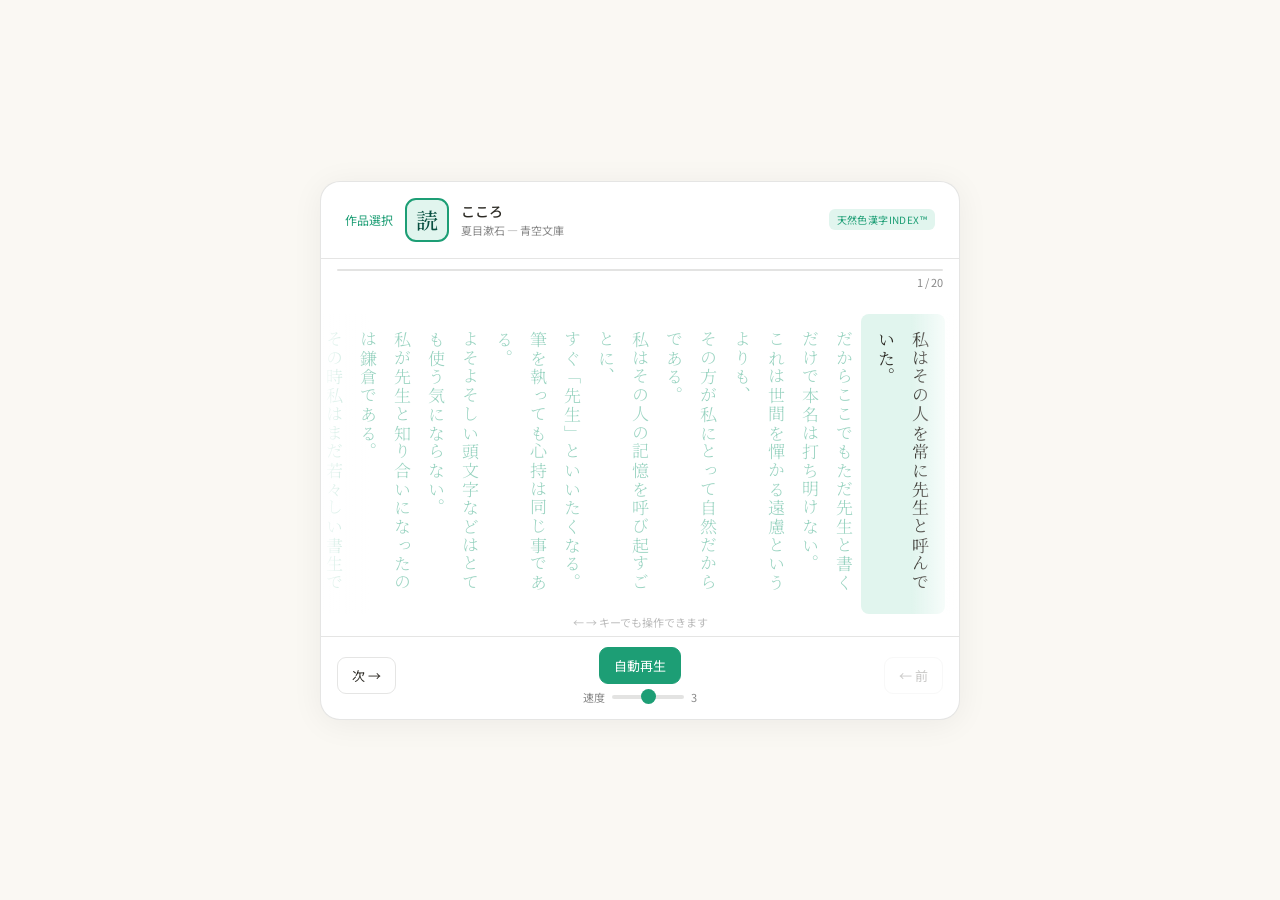
==== reader.html @ ae659292 "first commit" ====
<!DOCTYPE html>
<html lang="ja">
<head>
  <meta charset="UTF-8">
  <meta name="viewport" content="width=device-width, initial-scale=1.0">
  <title>フォーカスリーダー</title>
  <link rel="preconnect" href="https://fonts.googleapis.com">
  <link href="https://fonts.googleapis.com/css2?family=Noto+Serif+JP:wght@300;400;500&family=Noto+Sans+JP:wght@300;400;500&display=swap" rel="stylesheet">
  <link rel="stylesheet" href="css/style.css">
</head>
<body>

<div id="app">
  <div id="header">
    <button id="btn-back">作品選択</button>
    <div id="kanji-badge">読</div>
    <div id="header-info">
      <div id="header-title">—</div>
      <div id="header-sub">—</div>
    </div>
    <div id="brand">天然色漢字INDEX™</div>
  </div>

  <div id="progress-wrap"><div id="progress-bar"></div></div>
  <div id="progress-label">1 / 0</div>
  <div id="chunk-info"></div>

  <div id="reader-area">
    <div id="stage">
      <div id="fade-l"></div>
      <div id="fade-r"></div>
      <div id="track"></div>
    </div>
    <div id="complete-banner">
      <div id="complete-kanji">完</div>
      <div id="complete-msg">読了しました</div>
      <div id="complete-sub">お疲れさまでした</div>
      <button id="reset-btn">最初から読む</button>
      <button id="back-btn">作品選択に戻る</button>
    </div>
  </div>

  <div id="hint">← → キーでも操作できます</div>

  <div id="controls">
    <button class="ctrl-btn" id="btn-next">次 →</button>
    <div id="speed-wrap">
      <button class="ctrl-btn primary" id="btn-auto">自動再生</button>
      <div id="speed-row">
        <label>速度</label>
        <input type="range" min="1" max="5" value="3" step="1" id="speed-slider">
        <label id="speed-val">3</label>
      </div>
    </div>
    <button class="ctrl-btn" id="btn-prev" disabled>← 前</button>
  </div>
</div>

<script src="data/kokoro.js"></script>
<script src="data/botchan.js"></script>
<script src="data/takekurabe.js"></script>
<script src="js/reader.js"></script>
</body>
</html>
---- css/style.css ----
/* ===== 天然色漢字フォーカスリーダー v3 — 共通スタイル ===== */

*, *::before, *::after { box-sizing: border-box; margin: 0; padding: 0; }

:root {
  --ac: #1d9e75;
  --ac-bg: #e1f5ee;
  --ac-text: #085041;
  --tx: #2c2a24;
  --su: #fff;
  --bd: rgba(44,42,36,0.12);
  --mu: rgba(44,42,36,0.13);
  --shadow: 0 4px 32px rgba(0,0,0,0.06);
}

@media (prefers-color-scheme: dark) {
  :root {
    --ac: #5dcaa5;
    --ac-bg: #04342c;
    --ac-text: #9fe1cb;
    --tx: #e8e4d8;
    --su: #1e1d1a;
    --bd: rgba(232,228,216,0.1);
    --mu: rgba(232,228,216,0.12);
    --shadow: 0 4px 32px rgba(0,0,0,0.3);
  }
}

html, body {
  min-height: 100%;
  background: #faf8f3;
  color: var(--tx);
  font-family: 'Noto Serif JP', serif;
}

@media (prefers-color-scheme: dark) {
  html, body { background: #141412; }
}

/* ===== トップページ ===== */

body:has(#top-app) {
  display: flex;
  align-items: flex-start;
  justify-content: center;
  padding: 2rem 1.5rem;
}

#top-app { width: 100%; max-width: 680px; }

#top-header {
  display: flex;
  align-items: center;
  gap: 14px;
  margin-bottom: 1.5rem;
}

#logo-kanji {
  width: 52px;
  height: 52px;
  border-radius: 14px;
  background: var(--ac-bg);
  border: 2px solid var(--ac);
  display: flex;
  align-items: center;
  justify-content: center;
  font-size: 26px;
  color: var(--ac-text);
  font-family: 'Noto Serif JP', serif;
  font-weight: 500;
  flex-shrink: 0;
}

#logo-title {
  font-size: 17px;
  font-weight: 500;
  color: var(--tx);
  font-family: 'Noto Sans JP', sans-serif;
}

#logo-sub {
  font-size: 12px;
  color: var(--ac);
  font-family: 'Noto Sans JP', sans-serif;
  margin-top: 2px;
}

/* モード切替タブ */
#mode-tabs {
  display: flex;
  gap: 4px;
  margin-bottom: 1.25rem;
  border-bottom: 1px solid var(--bd);
  padding-bottom: 0;
}

.mode-tab {
  padding: 8px 18px;
  font-size: 13px;
  font-family: 'Noto Sans JP', sans-serif;
  color: #888;
  background: none;
  border: none;
  border-bottom: 2px solid transparent;
  cursor: pointer;
  transition: all 0.15s;
  margin-bottom: -1px;
}

.mode-tab:hover { color: var(--tx); }

.mode-tab.active {
  color: var(--ac);
  border-bottom-color: var(--ac);
  font-weight: 500;
}

/* 作品グリッド */
#book-grid {
  display: grid;
  grid-template-columns: repeat(auto-fill, minmax(200px, 1fr));
  gap: 14px;
  margin-bottom: 1.5rem;
}

.book-card {
  background: var(--su);
  border: 1px solid var(--bd);
  border-radius: 16px;
  padding: 1.25rem;
  cursor: pointer;
  transition: all 0.2s ease;
  display: flex;
  flex-direction: column;
  gap: 10px;
  box-shadow: var(--shadow);
}

.book-card:hover {
  border-color: var(--ac);
  transform: translateY(-2px);
}

.book-kanji {
  width: 44px;
  height: 44px;
  border-radius: 10px;
  background: var(--ac-bg);
  border: 1.5px solid var(--ac);
  display: flex;
  align-items: center;
  justify-content: center;
  font-size: 22px;
  color: var(--ac-text);
  font-family: 'Noto Serif JP', serif;
}

.book-title {
  font-size: 15px;
  font-weight: 500;
  color: var(--tx);
  font-family: 'Noto Sans JP', sans-serif;
}

.book-author {
  font-size: 12px;
  color: var(--ac);
  font-family: 'Noto Sans JP', sans-serif;
}

.book-desc {
  font-size: 12px;
  color: #888;
  font-family: 'Noto Sans JP', sans-serif;
  line-height: 1.6;
}

.book-lines {
  font-size: 11px;
  color: #aaa;
  font-family: 'Noto Sans JP', sans-serif;
  text-align: right;
}

/* テキスト入力エリア */
#tab-custom { padding-bottom: 1.5rem; }

.section-label {
  display: block;
  font-size: 12px;
  color: #888;
  font-family: 'Noto Sans JP', sans-serif;
  margin-bottom: 8px;
}

textarea {
  width: 100%;
  height: 160px;
  padding: 12px;
  border: 1px solid var(--bd);
  border-radius: 12px;
  background: var(--su);
  color: var(--tx);
  font-size: 14px;
  font-family: 'Noto Serif JP', serif;
  line-height: 1.8;
  resize: vertical;
  margin-bottom: 16px;
  transition: border-color 0.15s;
}

textarea:focus { outline: none; border-color: var(--ac); }

.split-row {
  display: flex;
  gap: 8px;
  flex-wrap: wrap;
  margin-bottom: 16px;
}

.split-btn {
  padding: 7px 14px;
  border-radius: 8px;
  border: 1px solid var(--bd);
  background: var(--su);
  color: var(--tx);
  font-size: 13px;
  font-family: 'Noto Sans JP', sans-serif;
  cursor: pointer;
  transition: all 0.15s;
}

.split-btn:hover { background: var(--ac-bg); border-color: var(--ac); color: var(--ac-text); }

.split-btn.active {
  background: var(--ac-bg);
  border-color: var(--ac);
  color: var(--ac-text);
  font-weight: 500;
}

#start-custom-btn {
  width: 100%;
  padding: 12px;
  border-radius: 10px;
  border: none;
  background: var(--ac);
  color: #fff;
  font-size: 15px;
  font-family: 'Noto Sans JP', sans-serif;
  cursor: pointer;
  transition: opacity 0.15s;
}

#start-custom-btn:hover { opacity: 0.88; }
#start-custom-btn:disabled { opacity: 0.35; cursor: default; }

#top-footer {
  font-size: 11px;
  color: #aaa;
  font-family: 'Noto Sans JP', sans-serif;
  text-align: center;
  padding-top: 1rem;
  border-top: 1px solid var(--bd);
}

/* ===== 読書ページ ===== */

body:has(#app) {
  display: flex;
  align-items: center;
  justify-content: center;
  min-height: 100vh;
  padding: 1.5rem;
}

#app {
  width: 100%;
  max-width: 640px;
  background: var(--su);
  border-radius: 20px;
  border: 1px solid var(--bd);
  overflow: hidden;
  box-shadow: var(--shadow);
}

#header {
  padding: 1rem 1.5rem;
  border-bottom: 1px solid var(--bd);
  display: flex;
  align-items: center;
  gap: 12px;
}

#btn-back {
  font-size: 12px;
  color: var(--ac);
  font-family: 'Noto Sans JP', sans-serif;
  background: none;
  border: none;
  cursor: pointer;
  padding: 4px 0;
  white-space: nowrap;
  flex-shrink: 0;
}

#btn-back:hover { text-decoration: underline; }

#kanji-badge {
  width: 44px;
  height: 44px;
  border-radius: 11px;
  background: var(--ac-bg);
  border: 2px solid var(--ac);
  display: flex;
  align-items: center;
  justify-content: center;
  font-size: 22px;
  color: var(--ac-text);
  font-family: 'Noto Serif JP', serif;
  font-weight: 500;
  flex-shrink: 0;
  transition: all 0.4s ease;
}

#header-info { flex: 1; min-width: 0; }

#header-title {
  font-size: 14px;
  font-weight: 500;
  color: var(--tx);
  font-family: 'Noto Sans JP', sans-serif;
  white-space: nowrap;
  overflow: hidden;
  text-overflow: ellipsis;
}

#header-sub {
  font-size: 11px;
  color: #888;
  font-family: 'Noto Sans JP', sans-serif;
  margin-top: 1px;
}

#brand {
  font-size: 10px;
  font-family: 'Noto Sans JP', sans-serif;
  color: var(--ac);
  letter-spacing: 0.04em;
  background: var(--ac-bg);
  padding: 3px 8px;
  border-radius: 6px;
  white-space: nowrap;
  flex-shrink: 0;
}

#progress-wrap {
  height: 2px;
  background: var(--mu);
  margin: 10px 16px 0;
  border-radius: 2px;
  overflow: hidden;
}

#progress-bar {
  height: 100%;
  background: var(--ac);
  border-radius: 2px;
  transition: width 0.35s ease;
  width: 0%;
}

#progress-label {
  font-size: 11px;
  color: #888;
  font-family: 'Noto Sans JP', sans-serif;
  text-align: right;
  padding: 3px 16px 0;
}

#chunk-info {
  font-size: 11px;
  color: var(--ac);
  font-family: 'Noto Sans JP', sans-serif;
  text-align: center;
  padding: 4px 16px 6px;
  min-height: 24px;
}

#reader-area { position: relative; }

#stage {
  height: 300px;
  overflow: hidden;
  position: relative;
  padding: 0 24px;
}

#track {
  display: flex;
  flex-direction: row;
  height: 100%;
  transition: transform 0.45s cubic-bezier(0.4, 0, 0.2, 1);
  will-change: transform;
}

.col {
  display: flex;
  flex-direction: column;
  justify-content: flex-start;
  writing-mode: vertical-rl;
  text-orientation: mixed;
  height: 100%;
  padding: 16px 0;
  flex-shrink: 0;
  transition: all 0.4s;
  cursor: pointer;
  border-radius: 8px;
}

.col .ct {
  font-family: 'Noto Serif JP', serif;
  letter-spacing: 0.1em;
  line-height: 2;
  font-size: 17px;
  transition: opacity 0.4s, color 0.4s;
}

.col.future .ct  { color: var(--ac); opacity: 0.45; font-weight: 300; }
.col.active .ct  { color: var(--tx); opacity: 1; font-weight: 400; }
.col.active      { background: var(--ac-bg); padding: 16px 8px; }
.col.near .ct    { color: var(--tx); opacity: 0.5; font-weight: 300; }
.col.far .ct     { color: var(--tx); opacity: 0.15; font-weight: 300; }

#fade-l, #fade-r {
  position: absolute;
  top: 0;
  width: 48px;
  height: 100%;
  pointer-events: none;
  z-index: 2;
}

#fade-l { left: 0; background: linear-gradient(to right, var(--su), transparent); }
#fade-r { right: 0; background: linear-gradient(to left, var(--su), transparent); }

#complete-banner {
  display: none;
  flex-direction: column;
  align-items: center;
  justify-content: center;
  gap: 12px;
  padding: 2.5rem 2rem;
  text-align: center;
  height: 300px;
}

#complete-kanji {
  width: 68px;
  height: 68px;
  border-radius: 16px;
  background: var(--ac-bg);
  border: 2px solid var(--ac);
  display: flex;
  align-items: center;
  justify-content: center;
  font-size: 34px;
  color: var(--ac-text);
  font-family: 'Noto Serif JP', serif;
}

#complete-msg {
  font-size: 18px;
  font-weight: 500;
  color: var(--tx);
  font-family: 'Noto Sans JP', sans-serif;
}

#complete-sub {
  font-size: 13px;
  color: #888;
  font-family: 'Noto Sans JP', sans-serif;
}

#reset-btn, #back-btn {
  padding: 10px 24px;
  border-radius: 10px;
  font-size: 14px;
  font-family: 'Noto Sans JP', sans-serif;
  cursor: pointer;
  transition: background 0.15s;
}

#reset-btn { border: 1px solid var(--ac); background: transparent; color: var(--ac); }
#reset-btn:hover { background: var(--ac-bg); }
#back-btn { border: 1px solid var(--bd); background: transparent; color: #888; }
#back-btn:hover { background: var(--ac-bg); color: var(--ac); }

#hint {
  font-size: 11px;
  color: #bbb;
  font-family: 'Noto Sans JP', sans-serif;
  text-align: center;
  padding: 0 16px 6px;
}

#controls {
  display: flex;
  align-items: center;
  justify-content: space-between;
  padding: 10px 16px 14px;
  border-top: 1px solid var(--bd);
  gap: 10px;
}

.ctrl-btn {
  display: flex;
  align-items: center;
  gap: 5px;
  padding: 8px 14px;
  border-radius: 9px;
  border: 0.5px solid var(--bd);
  background: transparent;
  color: var(--tx);
  font-size: 13px;
  font-family: 'Noto Sans JP', sans-serif;
  cursor: pointer;
  transition: background 0.15s;
}

.ctrl-btn:hover { background: var(--ac-bg); }
.ctrl-btn:disabled { opacity: 0.25; cursor: default; }
.ctrl-btn:disabled:hover { background: transparent; }
.ctrl-btn.primary { background: var(--ac); border-color: var(--ac); color: #fff; }
.ctrl-btn.primary:hover { opacity: 0.88; }

#speed-wrap { display: flex; flex-direction: column; align-items: center; gap: 5px; }
#speed-row { display: flex; align-items: center; gap: 7px; }
#speed-row label { font-size: 11px; color: #888; font-family: 'Noto Sans JP', sans-serif; }

input[type=range] {
  -webkit-appearance: none;
  appearance: none;
  width: 72px;
  height: 4px;
  border-radius: 2px;
  background: var(--mu);
  outline: none;
}

input[type=range]::-webkit-slider-thumb {
  -webkit-appearance: none;
  width: 15px;
  height: 15px;
  border-radius: 50%;
  background: var(--ac);
  cursor: pointer;
}

/* ===== レスポンシブ ===== */

@media (max-width: 480px) {
  body:has(#app) { padding: 0; align-items: flex-start; }
  #app { border-radius: 0; box-shadow: none; min-height: 100vh; }
  .ctrl-btn { padding: 8px 10px; font-size: 12px; }
  #brand { display: none; }
  body:has(#top-app) { padding: 1rem; }
  #book-grid { grid-template-columns: 1fr 1fr; gap: 10px; }
  .split-btn { font-size: 12px; padding: 6px 10px; }
}
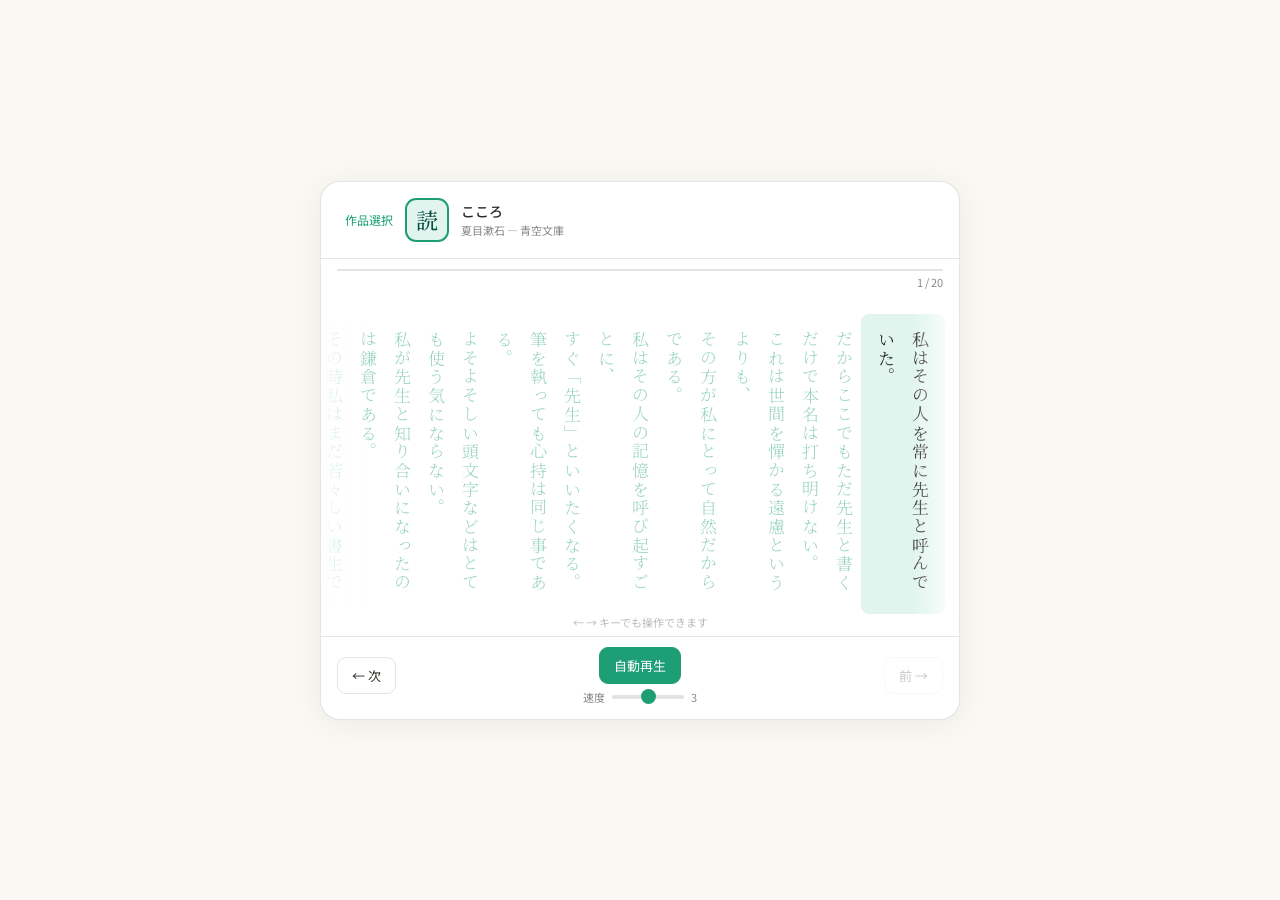
==== commit b5ab40cf: "UI修正" ====
--- a/reader.html
+++ b/reader.html
@@ -18,7 +18,6 @@
       <div id="header-title">—</div>
       <div id="header-sub">—</div>
     </div>
-    <div id="brand">天然色漢字INDEX™</div>
   </div>
 
   <div id="progress-wrap"><div id="progress-bar"></div></div>
@@ -43,7 +42,7 @@
   <div id="hint">← → キーでも操作できます</div>
 
   <div id="controls">
-    <button class="ctrl-btn" id="btn-next">次 →</button>
+    <button class="ctrl-btn" id="btn-next">← 次</button>
     <div id="speed-wrap">
       <button class="ctrl-btn primary" id="btn-auto">自動再生</button>
       <div id="speed-row">
@@ -52,7 +51,7 @@
         <label id="speed-val">3</label>
       </div>
     </div>
-    <button class="ctrl-btn" id="btn-prev" disabled>← 前</button>
+    <button class="ctrl-btn" id="btn-prev" disabled>前 →</button>
   </div>
 </div>
 
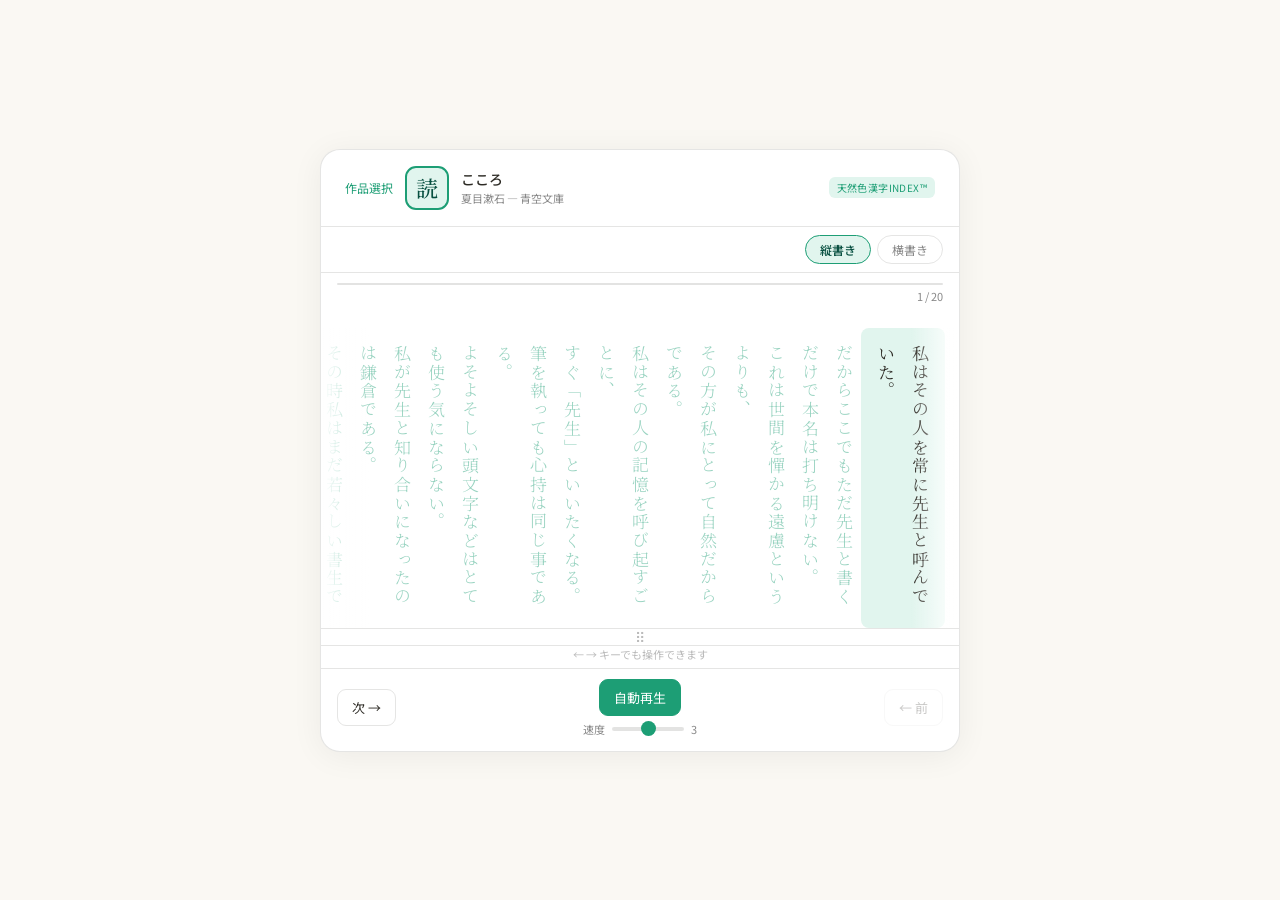
==== commit 83cf3e9a: "横書き追加" ====
--- a/reader.html
+++ b/reader.html
@@ -18,6 +18,13 @@
       <div id="header-title">—</div>
       <div id="header-sub">—</div>
     </div>
+    <div id="brand">天然色漢字INDEX™</div>
+  </div>
+
+  <!-- 縦書き・横書き切替 -->
+  <div id="mode-bar">
+    <button class="mode-btn active" id="btn-tate" onclick="setMode('tate')">縦書き</button>
+    <button class="mode-btn" id="btn-yoko" onclick="setMode('yoko')">横書き</button>
   </div>
 
   <div id="progress-wrap"><div id="progress-bar"></div></div>
@@ -25,11 +32,21 @@
   <div id="chunk-info"></div>
 
   <div id="reader-area">
-    <div id="stage">
+    <!-- 縦書きステージ -->
+    <div id="stage-tate">
       <div id="fade-l"></div>
       <div id="fade-r"></div>
-      <div id="track"></div>
+      <div id="track-tate"></div>
     </div>
+    <!-- 横書きステージ -->
+    <div id="stage-yoko" style="display:none">
+      <div id="fade-t"></div>
+      <div id="fade-b"></div>
+      <div id="track-yoko"></div>
+    </div>
+    <!-- リサイザー -->
+    <div id="stage-resizer">⠿</div>
+    <!-- 読了バナー -->
     <div id="complete-banner">
       <div id="complete-kanji">完</div>
       <div id="complete-msg">読了しました</div>
@@ -42,7 +59,7 @@
   <div id="hint">← → キーでも操作できます</div>
 
   <div id="controls">
-    <button class="ctrl-btn" id="btn-next">← 次</button>
+    <button class="ctrl-btn" id="btn-next">次 →</button>
     <div id="speed-wrap">
       <button class="ctrl-btn primary" id="btn-auto">自動再生</button>
       <div id="speed-row">
@@ -51,7 +68,7 @@
         <label id="speed-val">3</label>
       </div>
     </div>
-    <button class="ctrl-btn" id="btn-prev" disabled>前 →</button>
+    <button class="ctrl-btn" id="btn-prev" disabled>← 前</button>
   </div>
 </div>
 
--- a/css/style.css
+++ b/css/style.css
@@ -1,4 +1,4 @@
-/* ===== 天然色漢字フォーカスリーダー v3 — 共通スタイル ===== */
+/* ===== 天然色漢字フォーカスリーダー v4 — 共通スタイル ===== */
 
 *, *::before, *::after { box-sizing: border-box; margin: 0; padding: 0; }
 
@@ -56,439 +56,313 @@
 }
 
 #logo-kanji {
-  width: 52px;
-  height: 52px;
+  width: 52px; height: 52px;
   border-radius: 14px;
   background: var(--ac-bg);
   border: 2px solid var(--ac);
-  display: flex;
-  align-items: center;
-  justify-content: center;
-  font-size: 26px;
-  color: var(--ac-text);
-  font-family: 'Noto Serif JP', serif;
-  font-weight: 500;
-  flex-shrink: 0;
-}
-
-#logo-title {
-  font-size: 17px;
-  font-weight: 500;
-  color: var(--tx);
-  font-family: 'Noto Sans JP', sans-serif;
-}
-
-#logo-sub {
-  font-size: 12px;
-  color: var(--ac);
-  font-family: 'Noto Sans JP', sans-serif;
-  margin-top: 2px;
-}
-
-/* モード切替タブ */
+  display: flex; align-items: center; justify-content: center;
+  font-size: 26px; color: var(--ac-text);
+  font-family: 'Noto Serif JP', serif; font-weight: 500; flex-shrink: 0;
+}
+
+#logo-title { font-size: 17px; font-weight: 500; color: var(--tx); font-family: 'Noto Sans JP', sans-serif; }
+#logo-sub { font-size: 12px; color: var(--ac); font-family: 'Noto Sans JP', sans-serif; margin-top: 2px; }
+
 #mode-tabs {
-  display: flex;
-  gap: 4px;
+  display: flex; gap: 4px;
   margin-bottom: 1.25rem;
   border-bottom: 1px solid var(--bd);
   padding-bottom: 0;
 }
 
 .mode-tab {
-  padding: 8px 18px;
-  font-size: 13px;
-  font-family: 'Noto Sans JP', sans-serif;
-  color: #888;
-  background: none;
-  border: none;
+  padding: 8px 18px; font-size: 13px;
+  font-family: 'Noto Sans JP', sans-serif;
+  color: #888; background: none; border: none;
   border-bottom: 2px solid transparent;
-  cursor: pointer;
-  transition: all 0.15s;
-  margin-bottom: -1px;
+  cursor: pointer; transition: all 0.15s; margin-bottom: -1px;
 }
 
 .mode-tab:hover { color: var(--tx); }
-
-.mode-tab.active {
-  color: var(--ac);
-  border-bottom-color: var(--ac);
-  font-weight: 500;
-}
-
-/* 作品グリッド */
+.mode-tab.active { color: var(--ac); border-bottom-color: var(--ac); font-weight: 500; }
+
 #book-grid {
   display: grid;
   grid-template-columns: repeat(auto-fill, minmax(200px, 1fr));
-  gap: 14px;
-  margin-bottom: 1.5rem;
+  gap: 14px; margin-bottom: 1.5rem;
 }
 
 .book-card {
-  background: var(--su);
-  border: 1px solid var(--bd);
-  border-radius: 16px;
-  padding: 1.25rem;
-  cursor: pointer;
-  transition: all 0.2s ease;
-  display: flex;
-  flex-direction: column;
-  gap: 10px;
+  background: var(--su); border: 1px solid var(--bd);
+  border-radius: 16px; padding: 1.25rem;
+  cursor: pointer; transition: all 0.2s ease;
+  display: flex; flex-direction: column; gap: 10px;
   box-shadow: var(--shadow);
 }
 
-.book-card:hover {
-  border-color: var(--ac);
-  transform: translateY(-2px);
-}
+.book-card:hover { border-color: var(--ac); transform: translateY(-2px); }
 
 .book-kanji {
-  width: 44px;
-  height: 44px;
-  border-radius: 10px;
-  background: var(--ac-bg);
-  border: 1.5px solid var(--ac);
-  display: flex;
-  align-items: center;
-  justify-content: center;
-  font-size: 22px;
-  color: var(--ac-text);
-  font-family: 'Noto Serif JP', serif;
-}
-
-.book-title {
-  font-size: 15px;
-  font-weight: 500;
-  color: var(--tx);
-  font-family: 'Noto Sans JP', sans-serif;
-}
-
-.book-author {
-  font-size: 12px;
-  color: var(--ac);
-  font-family: 'Noto Sans JP', sans-serif;
-}
-
-.book-desc {
-  font-size: 12px;
-  color: #888;
-  font-family: 'Noto Sans JP', sans-serif;
-  line-height: 1.6;
-}
-
-.book-lines {
-  font-size: 11px;
-  color: #aaa;
-  font-family: 'Noto Sans JP', sans-serif;
-  text-align: right;
-}
-
-/* テキスト入力エリア */
+  width: 44px; height: 44px; border-radius: 10px;
+  background: var(--ac-bg); border: 1.5px solid var(--ac);
+  display: flex; align-items: center; justify-content: center;
+  font-size: 22px; color: var(--ac-text); font-family: 'Noto Serif JP', serif;
+}
+
+.book-title { font-size: 15px; font-weight: 500; color: var(--tx); font-family: 'Noto Sans JP', sans-serif; }
+.book-author { font-size: 12px; color: var(--ac); font-family: 'Noto Sans JP', sans-serif; }
+.book-desc { font-size: 12px; color: #888; font-family: 'Noto Sans JP', sans-serif; line-height: 1.6; }
+.book-lines { font-size: 11px; color: #aaa; font-family: 'Noto Sans JP', sans-serif; text-align: right; }
+
 #tab-custom { padding-bottom: 1.5rem; }
 
 .section-label {
-  display: block;
-  font-size: 12px;
-  color: #888;
-  font-family: 'Noto Sans JP', sans-serif;
-  margin-bottom: 8px;
+  display: block; font-size: 12px; color: #888;
+  font-family: 'Noto Sans JP', sans-serif; margin-bottom: 8px;
 }
 
 textarea {
-  width: 100%;
-  height: 160px;
-  padding: 12px;
-  border: 1px solid var(--bd);
-  border-radius: 12px;
-  background: var(--su);
-  color: var(--tx);
-  font-size: 14px;
-  font-family: 'Noto Serif JP', serif;
-  line-height: 1.8;
-  resize: vertical;
-  margin-bottom: 16px;
+  width: 100%; height: 160px; padding: 12px;
+  border: 1px solid var(--bd); border-radius: 12px;
+  background: var(--su); color: var(--tx);
+  font-size: 14px; font-family: 'Noto Serif JP', serif;
+  line-height: 1.8; resize: vertical; margin-bottom: 16px;
   transition: border-color 0.15s;
 }
 
 textarea:focus { outline: none; border-color: var(--ac); }
 
-.split-row {
-  display: flex;
-  gap: 8px;
-  flex-wrap: wrap;
-  margin-bottom: 16px;
-}
+.split-row { display: flex; gap: 8px; flex-wrap: wrap; margin-bottom: 16px; }
 
 .split-btn {
-  padding: 7px 14px;
-  border-radius: 8px;
-  border: 1px solid var(--bd);
-  background: var(--su);
-  color: var(--tx);
-  font-size: 13px;
-  font-family: 'Noto Sans JP', sans-serif;
-  cursor: pointer;
-  transition: all 0.15s;
+  padding: 7px 14px; border-radius: 8px;
+  border: 1px solid var(--bd); background: var(--su);
+  color: var(--tx); font-size: 13px; font-family: 'Noto Sans JP', sans-serif;
+  cursor: pointer; transition: all 0.15s;
 }
 
 .split-btn:hover { background: var(--ac-bg); border-color: var(--ac); color: var(--ac-text); }
-
-.split-btn.active {
-  background: var(--ac-bg);
-  border-color: var(--ac);
-  color: var(--ac-text);
-  font-weight: 500;
-}
+.split-btn.active { background: var(--ac-bg); border-color: var(--ac); color: var(--ac-text); font-weight: 500; }
 
 #start-custom-btn {
-  width: 100%;
-  padding: 12px;
-  border-radius: 10px;
-  border: none;
-  background: var(--ac);
-  color: #fff;
-  font-size: 15px;
-  font-family: 'Noto Sans JP', sans-serif;
-  cursor: pointer;
-  transition: opacity 0.15s;
+  width: 100%; padding: 12px; border-radius: 10px; border: none;
+  background: var(--ac); color: #fff; font-size: 15px;
+  font-family: 'Noto Sans JP', sans-serif; cursor: pointer; transition: opacity 0.15s;
 }
 
 #start-custom-btn:hover { opacity: 0.88; }
 #start-custom-btn:disabled { opacity: 0.35; cursor: default; }
 
 #top-footer {
-  font-size: 11px;
-  color: #aaa;
-  font-family: 'Noto Sans JP', sans-serif;
-  text-align: center;
-  padding-top: 1rem;
+  font-size: 11px; color: #aaa;
+  font-family: 'Noto Sans JP', sans-serif;
+  text-align: center; padding-top: 1rem;
   border-top: 1px solid var(--bd);
 }
 
 /* ===== 読書ページ ===== */
 
 body:has(#app) {
-  display: flex;
-  align-items: center;
-  justify-content: center;
-  min-height: 100vh;
-  padding: 1.5rem;
+  display: flex; align-items: center; justify-content: center;
+  min-height: 100vh; padding: 1.5rem;
 }
 
 #app {
-  width: 100%;
-  max-width: 640px;
-  background: var(--su);
-  border-radius: 20px;
-  border: 1px solid var(--bd);
-  overflow: hidden;
+  width: 100%; max-width: 640px;
+  background: var(--su); border-radius: 20px;
+  border: 1px solid var(--bd); overflow: hidden;
   box-shadow: var(--shadow);
 }
 
 #header {
-  padding: 1rem 1.5rem;
-  border-bottom: 1px solid var(--bd);
-  display: flex;
-  align-items: center;
-  gap: 12px;
+  padding: 1rem 1.5rem; border-bottom: 1px solid var(--bd);
+  display: flex; align-items: center; gap: 12px;
 }
 
 #btn-back {
-  font-size: 12px;
-  color: var(--ac);
-  font-family: 'Noto Sans JP', sans-serif;
-  background: none;
-  border: none;
-  cursor: pointer;
-  padding: 4px 0;
-  white-space: nowrap;
-  flex-shrink: 0;
+  font-size: 12px; color: var(--ac);
+  font-family: 'Noto Sans JP', sans-serif;
+  background: none; border: none; cursor: pointer;
+  padding: 4px 0; white-space: nowrap; flex-shrink: 0;
 }
 
 #btn-back:hover { text-decoration: underline; }
 
 #kanji-badge {
-  width: 44px;
-  height: 44px;
-  border-radius: 11px;
-  background: var(--ac-bg);
-  border: 2px solid var(--ac);
-  display: flex;
-  align-items: center;
-  justify-content: center;
-  font-size: 22px;
-  color: var(--ac-text);
-  font-family: 'Noto Serif JP', serif;
-  font-weight: 500;
-  flex-shrink: 0;
-  transition: all 0.4s ease;
+  width: 44px; height: 44px; border-radius: 11px;
+  background: var(--ac-bg); border: 2px solid var(--ac);
+  display: flex; align-items: center; justify-content: center;
+  font-size: 22px; color: var(--ac-text);
+  font-family: 'Noto Serif JP', serif; font-weight: 500;
+  flex-shrink: 0; transition: all 0.4s ease;
 }
 
 #header-info { flex: 1; min-width: 0; }
 
 #header-title {
-  font-size: 14px;
-  font-weight: 500;
-  color: var(--tx);
-  font-family: 'Noto Sans JP', sans-serif;
-  white-space: nowrap;
-  overflow: hidden;
-  text-overflow: ellipsis;
-}
-
-#header-sub {
-  font-size: 11px;
-  color: #888;
-  font-family: 'Noto Sans JP', sans-serif;
-  margin-top: 1px;
-}
+  font-size: 14px; font-weight: 500; color: var(--tx);
+  font-family: 'Noto Sans JP', sans-serif;
+  white-space: nowrap; overflow: hidden; text-overflow: ellipsis;
+}
+
+#header-sub { font-size: 11px; color: #888; font-family: 'Noto Sans JP', sans-serif; margin-top: 1px; }
 
 #brand {
-  font-size: 10px;
-  font-family: 'Noto Sans JP', sans-serif;
-  color: var(--ac);
-  letter-spacing: 0.04em;
-  background: var(--ac-bg);
-  padding: 3px 8px;
-  border-radius: 6px;
-  white-space: nowrap;
-  flex-shrink: 0;
-}
+  font-size: 10px; font-family: 'Noto Sans JP', sans-serif;
+  color: var(--ac); letter-spacing: 0.04em;
+  background: var(--ac-bg); padding: 3px 8px;
+  border-radius: 6px; white-space: nowrap; flex-shrink: 0;
+}
+
+/* 縦書き・横書き切替バー */
+#mode-bar {
+  display: flex; align-items: center; justify-content: flex-end;
+  gap: 6px; padding: 8px 16px;
+  border-bottom: 0.5px solid var(--bd);
+}
+
+.mode-btn {
+  padding: 5px 14px; border-radius: 20px;
+  border: 1px solid var(--bd); background: transparent;
+  color: #888; font-size: 12px;
+  font-family: 'Noto Sans JP', sans-serif;
+  cursor: pointer; transition: all 0.15s;
+}
+
+.mode-btn:hover { background: var(--ac-bg); }
+.mode-btn.active { background: var(--ac-bg); border-color: var(--ac); color: var(--ac-text); font-weight: 500; }
 
 #progress-wrap {
-  height: 2px;
-  background: var(--mu);
-  margin: 10px 16px 0;
-  border-radius: 2px;
-  overflow: hidden;
+  height: 2px; background: var(--mu);
+  margin: 10px 16px 0; border-radius: 2px; overflow: hidden;
 }
 
 #progress-bar {
-  height: 100%;
-  background: var(--ac);
-  border-radius: 2px;
-  transition: width 0.35s ease;
-  width: 0%;
+  height: 100%; background: var(--ac);
+  border-radius: 2px; transition: width 0.35s ease; width: 0%;
 }
 
 #progress-label {
-  font-size: 11px;
-  color: #888;
-  font-family: 'Noto Sans JP', sans-serif;
-  text-align: right;
-  padding: 3px 16px 0;
+  font-size: 11px; color: #888;
+  font-family: 'Noto Sans JP', sans-serif;
+  text-align: right; padding: 3px 16px 0;
 }
 
 #chunk-info {
-  font-size: 11px;
-  color: var(--ac);
-  font-family: 'Noto Sans JP', sans-serif;
-  text-align: center;
-  padding: 4px 16px 6px;
-  min-height: 24px;
+  font-size: 11px; color: var(--ac);
+  font-family: 'Noto Sans JP', sans-serif;
+  text-align: center; padding: 4px 16px 6px; min-height: 24px;
 }
 
 #reader-area { position: relative; }
 
-#stage {
-  height: 300px;
-  overflow: hidden;
-  position: relative;
-  padding: 0 24px;
-}
-
-#track {
-  display: flex;
-  flex-direction: row;
-  height: 100%;
+/* 縦書きステージ */
+#stage-tate {
+  height: 300px; overflow: hidden;
+  position: relative; padding: 0 24px;
+}
+
+#track-tate {
+  display: flex; flex-direction: row; height: 100%;
   transition: transform 0.45s cubic-bezier(0.4, 0, 0.2, 1);
   will-change: transform;
 }
 
-.col {
-  display: flex;
-  flex-direction: column;
-  justify-content: flex-start;
-  writing-mode: vertical-rl;
-  text-orientation: mixed;
-  height: 100%;
-  padding: 16px 0;
-  flex-shrink: 0;
-  transition: all 0.4s;
-  cursor: pointer;
-  border-radius: 8px;
-}
-
-.col .ct {
-  font-family: 'Noto Serif JP', serif;
-  letter-spacing: 0.1em;
-  line-height: 2;
-  font-size: 17px;
+.col-tate {
+  display: flex; flex-direction: column; justify-content: flex-start;
+  writing-mode: vertical-rl; text-orientation: mixed;
+  height: 100%; padding: 16px 0; flex-shrink: 0;
+  transition: all 0.4s; cursor: pointer; border-radius: 8px;
+}
+
+.col-tate .ct {
+  font-family: 'Noto Serif JP', serif; letter-spacing: 0.1em;
+  line-height: 2; font-size: 17px;
   transition: opacity 0.4s, color 0.4s;
 }
 
-.col.future .ct  { color: var(--ac); opacity: 0.45; font-weight: 300; }
-.col.active .ct  { color: var(--tx); opacity: 1; font-weight: 400; }
-.col.active      { background: var(--ac-bg); padding: 16px 8px; }
-.col.near .ct    { color: var(--tx); opacity: 0.5; font-weight: 300; }
-.col.far .ct     { color: var(--tx); opacity: 0.15; font-weight: 300; }
-
+.col-tate.future .ct { color: var(--ac); opacity: 0.45; font-weight: 300; }
+.col-tate.active .ct { color: var(--tx); opacity: 1; font-weight: 400; }
+.col-tate.active { background: var(--ac-bg); padding: 16px 8px; }
+.col-tate.near .ct { opacity: 0.5; font-weight: 300; }
+.col-tate.far .ct { opacity: 0.15; font-weight: 300; }
+
+/* 横書きステージ */
+#stage-yoko {
+  height: 300px; overflow: hidden;
+  position: relative; padding: 0 24px;
+}
+
+#track-yoko {
+  display: flex; flex-direction: column; width: 100%;
+  transition: transform 0.45s cubic-bezier(0.4, 0, 0.2, 1);
+  will-change: transform;
+}
+
+.col-yoko {
+  padding: 12px 16px; border-radius: 8px;
+  transition: all 0.4s; cursor: pointer; flex-shrink: 0;
+}
+
+.col-yoko .ct {
+  font-family: 'Noto Serif JP', serif; letter-spacing: 0.04em;
+  line-height: 1.9; font-size: 17px;
+  transition: opacity 0.4s, color 0.4s; display: block;
+}
+
+.col-yoko.future .ct { color: var(--ac); opacity: 0.45; font-weight: 300; }
+.col-yoko.active .ct { color: var(--tx); opacity: 1; font-weight: 400; }
+.col-yoko.active { background: var(--ac-bg); }
+.col-yoko.near .ct { opacity: 0.5; font-weight: 300; }
+.col-yoko.far .ct { opacity: 0.15; font-weight: 300; }
+
+/* フェード */
 #fade-l, #fade-r {
-  position: absolute;
-  top: 0;
-  width: 48px;
-  height: 100%;
-  pointer-events: none;
-  z-index: 2;
+  position: absolute; top: 0; width: 48px; height: 100%;
+  pointer-events: none; z-index: 2;
 }
 
 #fade-l { left: 0; background: linear-gradient(to right, var(--su), transparent); }
 #fade-r { right: 0; background: linear-gradient(to left, var(--su), transparent); }
 
+#fade-t, #fade-b {
+  position: absolute; left: 0; width: 100%; height: 48px;
+  pointer-events: none; z-index: 2;
+}
+
+#fade-t { top: 0; background: linear-gradient(to bottom, var(--su), transparent); }
+#fade-b { bottom: 0; background: linear-gradient(to top, var(--su), transparent); }
+
+/* リサイザー */
+#stage-resizer {
+  height: 18px; display: flex; align-items: center; justify-content: center;
+  cursor: ns-resize; color: #bbb;
+  border-top: 0.5px solid var(--bd); border-bottom: 0.5px solid var(--bd);
+  font-size: 14px; user-select: none; transition: background 0.15s;
+}
+
+#stage-resizer:hover { background: var(--ac-bg); color: var(--ac); }
+
+/* 読了バナー */
 #complete-banner {
-  display: none;
-  flex-direction: column;
-  align-items: center;
-  justify-content: center;
-  gap: 12px;
-  padding: 2.5rem 2rem;
-  text-align: center;
-  height: 300px;
+  display: none; flex-direction: column; align-items: center;
+  justify-content: center; gap: 12px; padding: 2.5rem 2rem;
+  text-align: center; height: 300px;
 }
 
 #complete-kanji {
-  width: 68px;
-  height: 68px;
-  border-radius: 16px;
-  background: var(--ac-bg);
-  border: 2px solid var(--ac);
-  display: flex;
-  align-items: center;
-  justify-content: center;
-  font-size: 34px;
-  color: var(--ac-text);
-  font-family: 'Noto Serif JP', serif;
-}
-
-#complete-msg {
-  font-size: 18px;
-  font-weight: 500;
-  color: var(--tx);
-  font-family: 'Noto Sans JP', sans-serif;
-}
-
-#complete-sub {
-  font-size: 13px;
-  color: #888;
-  font-family: 'Noto Sans JP', sans-serif;
-}
+  width: 68px; height: 68px; border-radius: 16px;
+  background: var(--ac-bg); border: 2px solid var(--ac);
+  display: flex; align-items: center; justify-content: center;
+  font-size: 34px; color: var(--ac-text); font-family: 'Noto Serif JP', serif;
+}
+
+#complete-msg { font-size: 18px; font-weight: 500; color: var(--tx); font-family: 'Noto Sans JP', sans-serif; }
+#complete-sub { font-size: 13px; color: #888; font-family: 'Noto Sans JP', sans-serif; }
 
 #reset-btn, #back-btn {
-  padding: 10px 24px;
-  border-radius: 10px;
-  font-size: 14px;
-  font-family: 'Noto Sans JP', sans-serif;
-  cursor: pointer;
-  transition: background 0.15s;
+  padding: 10px 24px; border-radius: 10px; font-size: 14px;
+  font-family: 'Noto Sans JP', sans-serif; cursor: pointer; transition: background 0.15s;
 }
 
 #reset-btn { border: 1px solid var(--ac); background: transparent; color: var(--ac); }
@@ -497,35 +371,23 @@
 #back-btn:hover { background: var(--ac-bg); color: var(--ac); }
 
 #hint {
-  font-size: 11px;
-  color: #bbb;
-  font-family: 'Noto Sans JP', sans-serif;
-  text-align: center;
-  padding: 0 16px 6px;
+  font-size: 11px; color: #bbb;
+  font-family: 'Noto Sans JP', sans-serif;
+  text-align: center; padding: 0 16px 6px;
 }
 
 #controls {
-  display: flex;
-  align-items: center;
-  justify-content: space-between;
-  padding: 10px 16px 14px;
-  border-top: 1px solid var(--bd);
-  gap: 10px;
+  display: flex; align-items: center; justify-content: space-between;
+  padding: 10px 16px 14px; border-top: 1px solid var(--bd); gap: 10px;
 }
 
 .ctrl-btn {
-  display: flex;
-  align-items: center;
-  gap: 5px;
-  padding: 8px 14px;
-  border-radius: 9px;
-  border: 0.5px solid var(--bd);
-  background: transparent;
-  color: var(--tx);
-  font-size: 13px;
-  font-family: 'Noto Sans JP', sans-serif;
-  cursor: pointer;
-  transition: background 0.15s;
+  display: flex; align-items: center; gap: 5px;
+  padding: 8px 14px; border-radius: 9px;
+  border: 0.5px solid var(--bd); background: transparent;
+  color: var(--tx); font-size: 13px;
+  font-family: 'Noto Sans JP', sans-serif;
+  cursor: pointer; transition: background 0.15s;
 }
 
 .ctrl-btn:hover { background: var(--ac-bg); }
@@ -539,22 +401,14 @@
 #speed-row label { font-size: 11px; color: #888; font-family: 'Noto Sans JP', sans-serif; }
 
 input[type=range] {
-  -webkit-appearance: none;
-  appearance: none;
-  width: 72px;
-  height: 4px;
-  border-radius: 2px;
-  background: var(--mu);
-  outline: none;
+  -webkit-appearance: none; appearance: none;
+  width: 72px; height: 4px; border-radius: 2px;
+  background: var(--mu); outline: none;
 }
 
 input[type=range]::-webkit-slider-thumb {
-  -webkit-appearance: none;
-  width: 15px;
-  height: 15px;
-  border-radius: 50%;
-  background: var(--ac);
-  cursor: pointer;
+  -webkit-appearance: none; width: 15px; height: 15px;
+  border-radius: 50%; background: var(--ac); cursor: pointer;
 }
 
 /* ===== レスポンシブ ===== */
